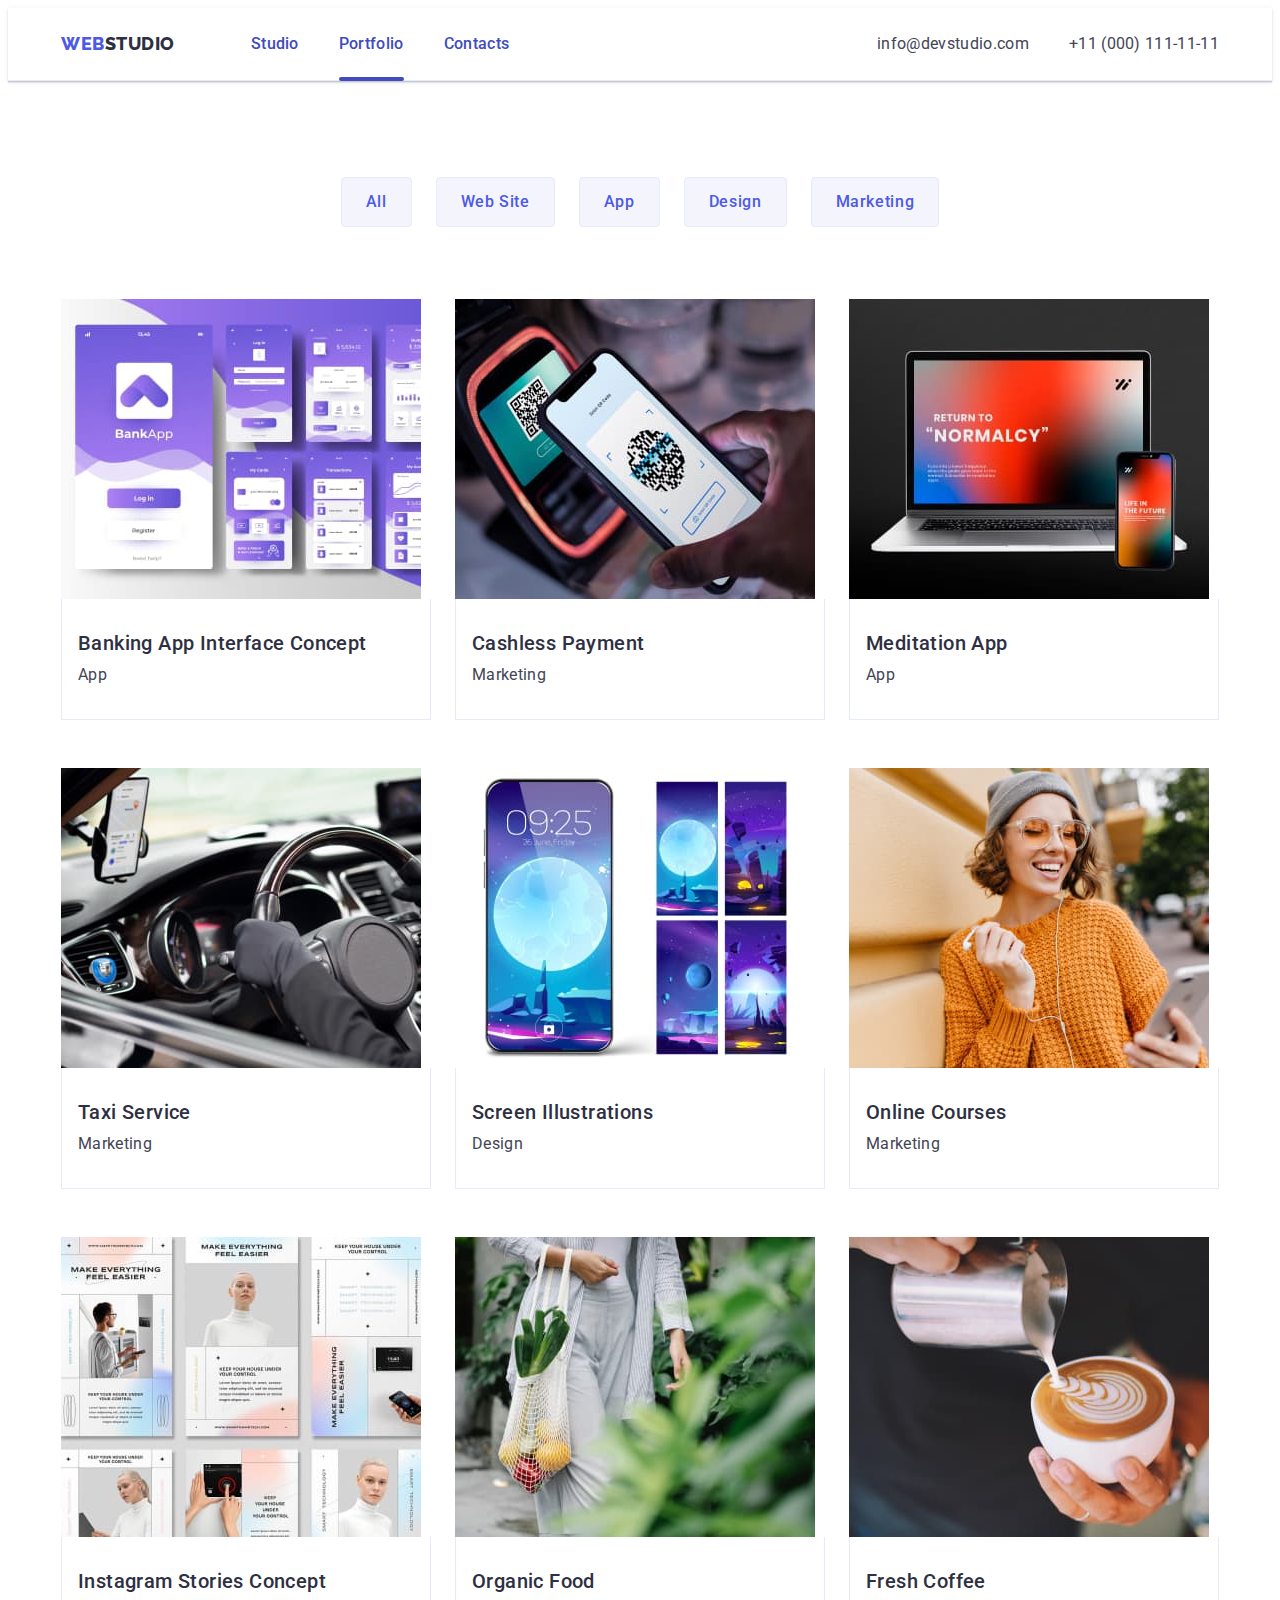
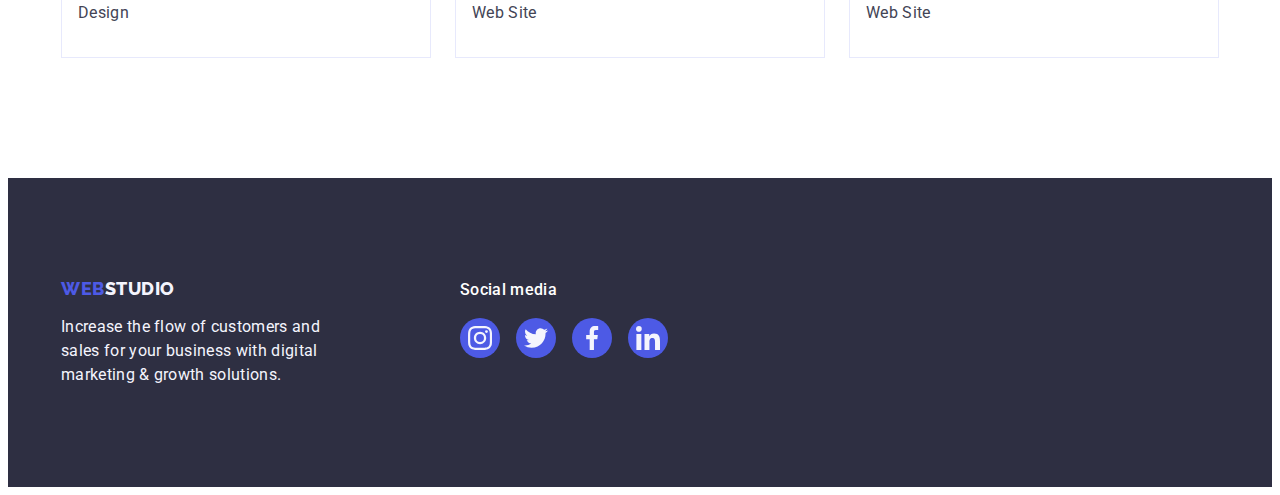
==== portfolio.html @ c64f04c5 "Initial commit" ====
<!DOCTYPE html>
<html lang="en">
  <head>
    <meta charset="UTF-8" />
    <meta http-equiv="X-UA-Compatible" content="IE=edge" />
    <meta name="viewport" content="width=<device-width>, initial-scale=1.0" />
    <link rel="preconnect" href="https://fonts.googleapis.com" />
    <link rel="preconnect" href="https://fonts.gstatic.com" crossorigin />
    <link
      href="https://fonts.googleapis.com/css2?family=Raleway:wght@800&family=Roboto:wght@400;500;700&display=swap"
      rel="stylesheet" />
    <link
      rel="stylesheet"
      href="https://cdnjs.cloudflare.com/ajax/libs/modern-normalize/2.0.0/modern-normalize.min.css"
      integrity="sha512-4xo8blKMVCiXpTaLzQSLSw3KFOVPWhm/TRtuPVc4WG6kUgjH6J03IBuG7JZPkcWMxJ5huwaBpOpnwYElP/m6wg=="
      crossorigin="anonymous"
      referrerpolicy="no-referrer" />
    <link rel="stylesheet" href="./css/style.css" />
    <title>Студія</title>
  </head>
  <body>
    <header class="header">
      <div class="container header-container">
        <nav class="header-nav">
          <a href="./index.html" class="header-logo link"
            >Web<span class="header-logo-studio link">Studio</span>
          </a>
          <ul class="header-list list">
            <li class="header-item">
              <a class="header-item-link link" href="./index.html">Studio</a>
            </li>
            <li class="header-item">
              <a class="header-item-link link current" href="./portfolio.html"
                >Portfolio</a
              >
            </li>
            <li class="header-item">
              <a class="header-item-link link" href="">Contacts</a>
            </li>
          </ul>
        </nav>
        <address class="header-adress">
          <ul class="header-list-adress list">
            <li class="header-item-adress">
              <a
                class="header-adress-contact link"
                href="mailto:info@devstudio.com"
                >info@devstudio.com</a
              >
            </li>
            <li class="header-item-adress">
              <a class="header-adress-contact link" href="tel:+110001111111"
                >+11 (000) 111-11-11</a
              >
            </li>
          </ul>
        </address>
      </div>
    </header>

    <main>
      <section class="menu">
        <div class="container portfolio-container">
          <h1 class="visually-hidden">menu</h1>
          <ul class="menu-list list">
            <li class="menu-item">
              <button type="button" class="menu-btn">All</button>
            </li>
            <li class="menu-item">
              <button type="button" class="menu-btn">Web Site</button>
            </li>
            <li class="menu-item">
              <button type="button" class="menu-btn">App</button>
            </li>
            <li class="menu-item">
              <button type="button" class="menu-btn">Design</button>
            </li>
            <li class="menu-item">
              <button type="button" class="menu-btn">Marketing</button>
            </li>
          </ul>
          <ul class="service-list list">
            <li class="service-item">
              <a href="" class="portfolio-link link">
                <div class="image-container">
                  <img
                    src="./images/portfolio/img-8.jpg"
                    alt="Banking App"
                    width="360" />
                  <p class="image-back-text">
                    - 14 Stylish and User-Friendly App Design Concepts · Task
                    Manager App · Calorie Tracker App · Exotic Fruit Ecommerce
                    App · Cloud Storage App
                  </p>
                </div>
                <div class="port-card">
                  <h2 class="service-subtitle">
                    Banking App Interface Concept
                  </h2>
                  <p class="service-text">App</p>
                </div>
              </a>
            </li>
            <li class="service-item">
              <a href="" class="portfolio-link link link">
                <div class="image-container">
                  <img
                    src="./images/portfolio/img-7.jpg"
                    alt="Cashless Mobile"
                    width="360" />
                    <p class="image-back-text">
                      - 14 Stylish and User-Friendly App Design Concepts · Task
                      Manager App · Calorie Tracker App · Exotic Fruit Ecommerce
                      App · Cloud Storage App
                    </p>
                </div>
                <div class="port-card">
                  <h2 class="service-subtitle">Cashless Payment</h2>
                  <p class="service-text">Marketing</p>
                </div>
              </a>
            </li>
            <li class="service-item">
              <a href="" class="portfolio-link link link">
                <div class="image-container">
                  <img
                    src="./images/portfolio/img-6.jpg"
                    alt="Tel plus notebook"
                    width="360" />
                    <p class="image-back-text">
                      - 14 Stylish and User-Friendly App Design Concepts · Task
                      Manager App · Calorie Tracker App · Exotic Fruit Ecommerce
                      App · Cloud Storage App
                    </p>
                </div>
                <div class="port-card">
                  <h2 class="service-subtitle">Meditation App</h2>
                  <p class="service-text">App</p>
                </div>
              </a>
            </li>
            <li class="service-item">
              <a href="" class="portfolio-link link link">
                <div class="image-container">
                  <img
                   src="./images/portfolio/img-5.jpg" alt="Car" width="360" />
                   <p class="image-back-text">
                    - 14 Stylish and User-Friendly App Design Concepts · Task
                    Manager App · Calorie Tracker App · Exotic Fruit Ecommerce
                    App · Cloud Storage App
                  </p>
                  </div>
                <div class="port-card">
                  <h2 class="service-subtitle">Taxi Service</h2>
                  <p class="service-text">Marketing</p>
                </div>
              </a>
            </li>
            <li class="service-item">
              <a href="" class="portfolio-link link link">
                <div class="image-container">
                  <img
                    src="./images/portfolio/img-4.jpg"
                    alt="Fone Sreens"
                    width="360" />
                    <p class="image-back-text">
                      - 14 Stylish and User-Friendly App Design Concepts · Task
                      Manager App · Calorie Tracker App · Exotic Fruit Ecommerce
                      App · Cloud Storage App
                    </p>
                </div>
                <div class="port-card">
                  <h2 class="service-subtitle">Screen Illustrations</h2>
                  <p class="service-text">Design</p>
                </div>
              </a>
            </li>
            <li class="service-item">
              <a href="" class="portfolio-link link link">
                <div class="image-container">
                  <img
                    src="./images/portfolio/img-3.jpg"
                    alt="Women"
                    width="360" />
                    <p class="image-back-text">
                      - 14 Stylish and User-Friendly App Design Concepts · Task
                      Manager App · Calorie Tracker App · Exotic Fruit Ecommerce
                      App · Cloud Storage App
                    </p>
                </div>
                <div class="port-card">
                  <h2 class="service-subtitle">Online Courses</h2>
                  <p class="service-text">Marketing</p>
                </div>
              </a>
            </li>
            <li class="service-item">
              <a href="" class="portfolio-link link link">
                <div class="image-container">
                  <img
                    src="./images/portfolio/img-2.jpg"
                    alt="Screen Instagram"
                    width="360" />
                    <p class="image-back-text">
                      - 14 Stylish and User-Friendly App Design Concepts · Task
                      Manager App · Calorie Tracker App · Exotic Fruit Ecommerce
                      App · Cloud Storage App
                    </p>
                </div>
                <div class="port-card">
                  <h2 class="service-subtitle">Instagram Stories Concept</h2>
                  <p class="service-text">Design</p>
                </div>
              </a>
            </li>
            <li class="service-item">
              <a href="" class="portfolio-link link link">
                <div class="image-container">
                  <img
                    src="./images/portfolio/img-1.jpg"
                    alt="Women food"
                    width="360" />
                    <p class="image-back-text">
                      - 14 Stylish and User-Friendly App Design Concepts · Task
                      Manager App · Calorie Tracker App · Exotic Fruit Ecommerce
                      App · Cloud Storage App
                    </p>
                </div>
                <div class="port-card">
                  <h2 class="service-subtitle">Organic Food</h2>
                  <p class="service-text">Web Site</p>
                </div>
              </a>
            </li>
            <li class="service-item">
              <a href="" class="portfolio-link link link">
                <div class="image-container">
                  <img
                    src="./images/portfolio/img.jpg"
                    alt="Coffee"
                    width="360" />
                    <p class="image-back-text">
                      - 14 Stylish and User-Friendly App Design Concepts · Task
                      Manager App · Calorie Tracker App · Exotic Fruit Ecommerce
                      App · Cloud Storage App
                    </p>
                </div>
                <div class="port-card">
                  <h2 class="service-subtitle">Fresh Coffee</h2>
                  <p class="service-text">Web Site</p>
                </div>
              </a>
            </li>
          </ul>
        </div>
      </section>
    </main>
    <footer class="footer">
      <div class="container footer-menu">
        <div class="footer-logo-container">
          <a class="footer-logo link" href="./index.html"
            >Web<span class="footer-logo-studio link">Studio</span></a
          >
          <p class="footer-text">
            Increase the flow of customers and sales for your business with
            digital marketing & growth solutions.
          </p>
        </div>
        <div class="container footer-soc-container">
          <p class="footer-social">Social media</p>
          <ul class="footer-soc-list list">
            <li class="footer-soc-item">
              <a
                class="footer-soc-link link"
                href=""
                target="_blank"
                rel="noopener
                    noreferer">
                <svg class="footer-soc-icon" width="24" height="24">
                  <use href="./images/icons.svg#icon-instagram"></use>
                </svg>
              </a>
            </li>
            <li class="footer-soc-item">
              <a
                class="footer-soc-link link"
                href=""
                target="_blank"
                rel="noopener
                    noreferer">
                <svg class="footer-soc-icon" width="24" height="24">
                  <use href="./images/icons.svg#icon-twitter"></use>
                </svg>
              </a>
            </li>
            <li class="footer-soc-item">
              <a
                class="footer-soc-link link"
                href=""
                target="_blank"
                rel="noopener
                    noreferer">
                <svg class="footer-soc-icon" width="24" height="24">
                  <use href="./images/icons.svg#icon-facebook"></use>
                </svg>
              </a>
            </li>
            <li class="footer-soc-item">
              <a
                class="footer-soc-link link"
                href=""
                target="_blank"
                rel="noopener
                    noreferer">
                <svg class="footer-soc-icon" width="24" height="24">
                  <use href="./images/icons.svg#icon-linkedin"></use>
                </svg>
              </a>
            </li>
          </ul>
        </div>
      </div>
    </footer>
  </body>
</html>
---- css/style.css ----
ul,
ol {
  margin: 0;
  padding: 0;
 }
p,
h1,
h2,
h3,
h4,
h5,
h6
 {
  margin: 0
  }

  body {
    font-family: "Roboto", sans-serif;
    color: #434455;
    background-color: #FFFFFF;
    }

  :root {
    --iris:#4D5AE5;
    --ocean:#404BBF;
    --navi-blue:#2E2F42;
    --green:#31D0AA;
    --slate:#434455;
    --light-slate:#8E8F99;
    --cornflower:#E7E9FC;
    --cloud:#F4F4FD;
    --navi-blue-modal:#2E2F42;
    --grey:#2E2F42;
    --white:#FFFFFF;
    --dairy:#FCFCFC;
    --title-header:Family: Roboto
   }

 img {
display: block;
 }

 .visually-hidden {
  position: absolute;
  width: 1px;
  height: 1px;
  margin: -1px;
  border: 0;
  padding: 0;
  white-space: nowrap;
  clip-path: inset(100%);
  clip: rect(0 0 0 0);
  overflow: hidden;
}
  .list {
    list-style: none;
  }

  .link {
    text-decoration: none;
  }

  .container {
  width: 1158px;
  margin: 0 auto;
  padding-left: 15px;
  padding-right: 15px;
  /* outline: 2px solid red; */
  }
  
/* ----header------ */

.header {
  border-bottom: 1px solid #e7e9fc;
  box-shadow: 0px 2px 1px rgba(46, 47, 66, 0.08), 0px 1px 1px rgba(46, 47, 66, 0.16), 0px 1px 6px rgba(46, 47, 66, 0.08);  
}

.header-container {
  display: flex;
  align-items: center;
}

.header-logo {
  font-family: "Raleway", sans-serif;
  font-weight: 800;
  font-size: 18px;
  line-height: 1.17;
  letter-spacing: 0.03em;
  text-transform: uppercase;
  color: var(--iris);
}

.header-logo {
  color: var(--iris);
  margin-right: 76px;
}

.header-logo-studio {
  color: var(--grey);
}

.header-nav {
  display: flex;
  align-items: center;
 }

.header-item-link {
  font-style: normal;
  font-weight: 500;
  font-style: 16px;
  line-height: 1.5;
  letter-spacing: 0.02em;
  color: var(--grey);
  padding: 24px 0;
  display: block;
  position: relative; 
  color: #404bbf;
  transition: color 250ms cubic-bezier(0.4, 0, 0.2, 1);
}

.header-adress {
  font-style: normal;
  color: var(--slate);
  margin-left: auto;
}

.header-item-adress {
  font-weight: 400;
  font-size: 16px;
  line-height: 1.5;
  letter-spacing: 0.02em;
  color: var(--slate);
}
  

.header-item-link:hover,
.header-item-link:focus {
  color: var(--ocean);
}

.header-item-link::after {
content: "";
position: absolute;
left: 0;
bottom: -1px;
height: 4px;
background-color: #404bbf;
border-radius: 2px;

  opacity: 0;
  width: 100%;
  height: 4px;
  border-radius: 2px;
  background-color: var(--ocean);

}
.header-adress-contact:hover {
  color: var(--ocean);
 }

.header-adress-contact:focus {
color: var(--ocean);
}

.header-adress {
  font-style: normal;
 }

.header-adress-contact {
  color: var(--slate);
  transition: color 250ms cubic-bezier(0.4, 0, 0.2, 1);
}

.header-list {
 color: var(--navi-blue);
 display: flex;
 align-items: center;
 gap: 40px;
}

.header-list-adress {
  display: flex;
  gap: 40px;
}

.header-item-link:is(:hover, :focus),
.header-item-link.current {
   color: var(--ocean);
}

.header-item-link:hover::after,
.header-item-link:focus::after,
.header-item-link.current::after {
   opacity: 1;
   background-origin: -1px;
}

/** ------HERO----- **/

.hero {
  max-width: 1440px;
  background-repeat: no-repeat;
  background-position: center;
  background-size: cover;
  padding: 188px 0;
  margin: 0 auto; 
  /* background-image: url(../images/); */
  background-image: linear-gradient(rgba(46, 47, 66, 0.7),rgba(46, 47, 66, 0.7)), url(../images/people-office.jpg);
}

.hero {
/* background-image: linear-gradient(rgba(46, 47, 66, 0.7),rgba(46, 47, 66, 0.7)), url(../images/people-office\ 1.jpg); */
}
.hero-container {
 
}

.hero-title {
  font-weight: 700;
  font-size: 56px;
  line-height: 1.07;
  letter-spacing: 0.02em;
  color: var(--white);
  margin: 0 auto;
  max-width: 496px;
  }

.hero-btn-btn {
  font-family: "Roboto", sans-serif;
  background: #4D5AE5;
  font-weight: 500;
  font-size: 16px;
  line-height: 1.5;
  letter-spacing: 0.04em;
  color:#ffffff;
  cursor: pointer;
  display: block;
  align-items: center;
  min-width: 169px;
  height: 56px;
  border-radius: 4px;
  margin: auto;
  border: none;
  margin-top: 48px;
  transition: background-color 250ms cubic-bezier(0.4, 0, 0.2, 1);
  }

.hero-btn-title {
  font-family: "Roboto", sans-serif;
  font-weight: 500;
  font-size: 16px;
  line-height: 1.5;
  letter-spacing: 0.04em;
  color: var(--white)
}

.hero-btn-btn:hover,
.hero-btn-btn:focus {
  background-color: var(--ocean)
}

.hero-btn-title:hover,
.hero-btn-title:focus {
  background-color: var(--ocean)
}

/* -----features----- */

.features {
  padding: 120px 0;
}

.features-bloks {
  width: 264px;
  height: 112px;
  left: 0px;
  top: 0px;
  background: var(--cloud);
  border-radius: 4px;
  margin-bottom: 8px;
}

.features-subtitle {
  font-weight: 500;
  font-size: 20px;
  line-height: 1.2;
  letter-spacing: 0.02em;
  color: var(--navi-blue);
  margin-bottom: 8px;
}

.features-text {
  font-weight: 400;
  font-size: 16px;
  line-height: 1.5;
  letter-spacing: 0.02em;
  color: var(--slate)
}

.features-list {
  display: flex;
}

.features-list {
  gap: 24px;
}

.features-item {
  width: calc((100% - 72px) / 4); 

}

.features-bloks {
  display: flex;
  justify-content: center;
  align-items: center;
}

.doing-title {
  font-weight: 700;
  font-size: 36px;
  line-height: 1.11;
  letter-spacing: 0.02em;
  text-transform: capitalize;
  text-align: center;
  color: var(--navi-blue);
  margin-bottom: 72px;
}
.doing-list {
  display: flex;
  gap: 24px;
  margin-bottom: 120px;
}


/* Team */
.team {
  background-color: var(--cloud);
}

.team-list {
display: flex;
gap: 24px;
}

.team-container {
  padding-top: 120px;
  padding-bottom: 120px;
}

.team-title {
  font-weight: 700;
  font-size: 36px;
  line-height: 1.11;
  letter-spacing: 0.02em;
  text-transform: capitalize;
  text-align: center;
  color: var(--navi-blue);
  margin-bottom: 72px; 
 }

.team-subtitle {
  font-weight: 500;
  font-size: 20px;
  line-height: 1.2;
  letter-spacing: 0.02em;
  color: var(--navi-blue);
  margin-bottom: 8px;
}

.team-text {
  font-weight: 400;
  font-size: 16px;
  line-height: 1.5;
  letter-spacing: 0.02em;
  color: var(--slate);
  margin-bottom: 8px;
}

.team-item {
  background-color: var(--white);
  border-radius: 0px 0px 4px 4px; 
  box-shadow: 0px 1px 6px rgba(46, 47, 66, 0.08), 0px 1px 1px rgba(46, 47, 66, 0.16), 0px 2px 1px rgba(46, 47, 66, 0.08);
  
}
 .team-container-card {
  padding: 32px 16px;
  text-align: center;
  border-radius: 0px 0px 4px 4px;
 }

 .team-soc-list {
  display: flex;
  justify-content: center;
  gap: 24px;
}

.team-soc-item {
  width: 40px;
  height: 40px;
}

.team-soc-link {
  width: 100%;
  height: 100%;
  background-color: var(--iris);
  border-radius: 50%;
  display: flex;
  align-items: center;
  justify-content: center;
  transition: background-color 250ms cubic-bezier(0.4, 0, 0.2, 1);
}

.team-soc-icon {
  fill: var(--cloud);
}

.team-soc-link:hover {
  background-color: #404bbf;
}

.team-soc-link:focus {
  background-color: #404bbf;
}

/** customers */

.customers {
  padding-top: 120px;
  padding-bottom: 120px;
}

.customers-title {
  font-weight: 700;
  font-size: 36px;
  content: Customers;
  line-height: 1.11;
  text-align: center;
  letter-spacing: 0.02em;
  text-transform: capitalize;
  color: var(--navi-blue);
  margin-bottom: 72px;
  }


.customers-list {
  display: flex;
  justify-content: center;
  gap: 24px;
}

.customers-link {
  width: 100%;
  height: 100%;
  border: 1px solid #8e8f99;
  border-radius: 4px;
  display: flex;
  align-items: center;
  justify-content: center;
  color: var(--light-slate);
  transition: border-color 250ms cubic-bezier(0.4, 0, 0.2, 1), color 250ms cubic-bezier(0.4, 0, 0.2, 1);
}

.customers-item {
  width: calc((100% - 120px) / 6);
  height: 88px;
  color: var(--light-slate);
  }

.customers-soc-icon {
  width: 104px;
  height: 56px;
 fill: currentColor;
 }

 .customers-link:hover {
  border-color: #404bbf;
  color: #404bbf;
} 

.customers-link:focus {
  border-color: #404bbf; 
  color: #404bbf;
}

 /* footer */

.footer {
 padding: 100px 0;
 background: var(--navi-blue);
 /* display: flex; */
 
 /* height: 312px; */
}
.footer-menu {
  display: flex;
  align-items: baseline;
}

.footer-text {
  font-weight: 400;
  font-size: 16px;
  line-height: 1.5;
  letter-spacing: 0.02em;
  color: var(--cloud);
}

.footer-logo-container {
  margin-right: 120px;
  max-width: 264px;
}

.footer-logo {
  font-family: "Raleway", sans-serif;
  font-style: normal;
  font-weight: 800;
  font-size: 18px;
  line-height: 1.17;
  letter-spacing: 0.03em;
  text-transform: uppercase;
  color: var(--iris);
  display: inline-block;
  margin-bottom: 16px;
 }

.footer-logo-link {
  font-family: "Raleway", sans-serif;
}

.footer-logo-studio {
  font-family: "Raleway", sans-serif;
  font-style: normal;
  font-weight: 800;
  font-size: 18px;
  line-height: 1.17;
  letter-spacing: 0.03em;
  text-transform: uppercase;
  color: var(--cloud)
}

.footer-social {
  font-weight: 500;
  font-size: 16px;
  line-height: 1.5;
  letter-spacing: 0.02em;
  color: var(--white);
  margin-bottom: 16px;
}


.footer-soc-list {
  display: flex;
  gap: 16px;
}

.footer-soc-item {
  width: 40px;
  height: 40px;
}
.footer-soc-link {
  width: 100%;
  height: 100%;
  background-color: var(--iris);
  border-radius: 50%;
  display: flex;
  align-items: center;
  justify-content: center;
  transition: background-color 250ms cubic-bezier(0.4, 0, 0.2, 1);
}

.footer-soc-link:hover {
  background-color: #31d0aa;
}

.footer-soc-link:focus{
  background-color: #31d0aa;
}

.footer-soc-icon {
  width: 24px;
  height: 24px;
  fill: var(--cloud);
}



/* PORTFOLIUO */

.menu {
  padding-top: 96px; 
  padding-bottom: 120px; 
}

.menu-list {
  display: flex;
  justify-content: center;
  gap: 24px; 
  margin-bottom: 72px;
}

.menu-btn {
  font-family: "Roboto", sans-serif;
  font-weight: 500;
  font-size: 16px;
  line-height: 1.5;
  letter-spacing: 0.04em;
  color: var(--iris);
  background-color: var(--cloud);
  cursor: pointer;
  padding: 12px 24px;
  border: 1px solid #e7e9fc;
  border-radius: 4px; 
  transition: color 250ms cubic-bezier(0.4, 0, 0.2, 1), background-color 250ms cubic-bezier(0.4, 0, 0.2, 1), border-color 250ms cubic-bezier(0.4, 0, 0.2, 1), box-shadow 250ms cubic-bezier(0.4, 0, 0.2, 1);
}

.portfolio-link:hover .image-back-text {
  transform: translateY(0%);
}

.portfolio-link:focus .image-back-text {
  transform: translateY(0%);
}
.menu-btn:hover {
  color: #FFFFFF;
  background: #404BBF;
  border: 1px solid transparent;
  box-shadow: 0px 3px 1px rgba(0, 0, 0, 0.1), 0px 2px 1px rgba(0, 0, 0, 0.08), 0px 2px 2px rgba(0, 0, 0, 0.12);
}

.menu-btn:focus {
  color: #FFFFFF;
  background:#404BBF;
  border: 1px solid transparent;
  box-shadow: 0px 3px 1px rgba(0, 0, 0, 0.1), 0px 2px 1px rgba(0, 0, 0, 0.08), 0px 2px 2px rgba(0, 0, 0, 0.12);
}

.portfolio-link {
  display: block;
  box-shadow 250ms cubic-bezier(0.4, 0, 0.2, 1);
  transition: box-shadow 250ms cubic-bezier(0.4, 0, 0.2, 1); 

}

.portfolio-link:hover {
box-shadow: 0px 1px 6px rgba(46, 47, 66, 0.08), 0px 1px 1px rgba(46, 47, 66, 0.16), 0px 2px 1px rgba(46, 47, 66, 0.08);
}



.portfolio-link:focus {
  box-shadow: 0px 1px 6px rgba(46, 47, 66, 0.08), 0px 1px 1px rgba(46, 47, 66, 0.16), 0px 2px 1px rgba(46, 47, 66, 0.08);
}

.service-list {
  display: flex;
  flex-wrap: wrap;
  column-gap: 24px; 
  row-gap: 48px; 
}

.service-subtitle {
  font-weight: 500;
  font-size: 20px;
  line-height: 1.2;
  letter-spacing: 0.02em;
  color: var(--navi-blue);
  margin-bottom: 8px; 
}

.service-text {
  font-weight: 400;
  font-size: 16px;
  line-height: 1.5;
  letter-spacing: 0.02em;
  color: var(--slate)
}

.port-card {
  padding: 32px 16px;
  border: 1px solid #e7e9fc; 
  border-top: none;
}


.service-item {
  width: calc((100% - 48px) / 3); 
}

.image-container {
  position: relative; 
  overflow: hidden;
}

.image-back-text {
  position: absolute;
  top: 0;
  font-size: 16px;
  line-height: 1.5;
  letter-spacing: 0.02em;
  color: var(--cloud);
  padding: 40px 32px;
  background-color: #4d5ae5;
  height: 100%;
  width: 100%;
  transform: translateY(100%);
  transition: transform 250ms cubic-bezier(0.4, 0, 0.2, 1);
}

/*         modal                */
.backdrop {
  position: fixed;
  width: 100%;
  height: 100%;
  border-color: gray;
  top: 0;
 background-color: rgba(46, 47, 66, 0.4);
 transition: opacity 250ms cubic-bezier(0.4, 0, 0.2, 1), visibility 250ms cubic-bezier(0.4, 0, 0.2, 1);
}

.modal {
  position: absolute;
  top: 50%;
  left: 50%;
  transform: translate(-50%, -50%) scale(1);
  transition: transform 250ms linear;
  width: 408px;
  min-height: 584px;
  background-color: #FFFFFF;
  border-radius: 4px;
  padding: 24px;
  background: #fcfcfc;
  box-shadow: 0px 1px 1px rgba(0, 0, 0, 0.14), 0px 1px 3px rgba(0, 0, 0, 0.12), 0px 2px 1px rgba(0, 0, 0, 0.2);
  transition: transform 250ms cubic-bezier(0.4, 0, 0.2, 1); 
}

.modal-close {
  width: 24px;
  height: 24px;
  border: 1px solid #999999;
  border-radius: 50%;
  display: block;
  margin-left: auto;
  position: absolute;
  top: 24px;
  right: 24px;
  display: flex;
  align-items: center;
  justify-content: center;
  background-color: #e7e9fc;
  border: 1px solid rgba(0, 0, 0, 0.1);
  padding: 0;
  cursor: pointer;
  transition: background-color 250ms cubic-bezier(0.4, 0, 0.2, 1), border 250ms cubic-bezier(0.4, 0, 0.2, 1);
}

.backdrop.is-hidden .modal {
  transform: translate(-50%, -50%) scale(0);
}
.is-hidden {
  visibility: hidden;
  opacity: 0;
  pointer-events: none;
}

.modal-close-icon {
  transition: fill 250ms cubic-bezier(0.4, 0, 0.2, 1);
}

.modal-close:hover {
  fill: #ffffff;
  background-color: #404bbf;
  border: none;
} 

.modal-close:focus {
  fill: #ffffff;
  background-color: #404bbf;
  border: none;
}
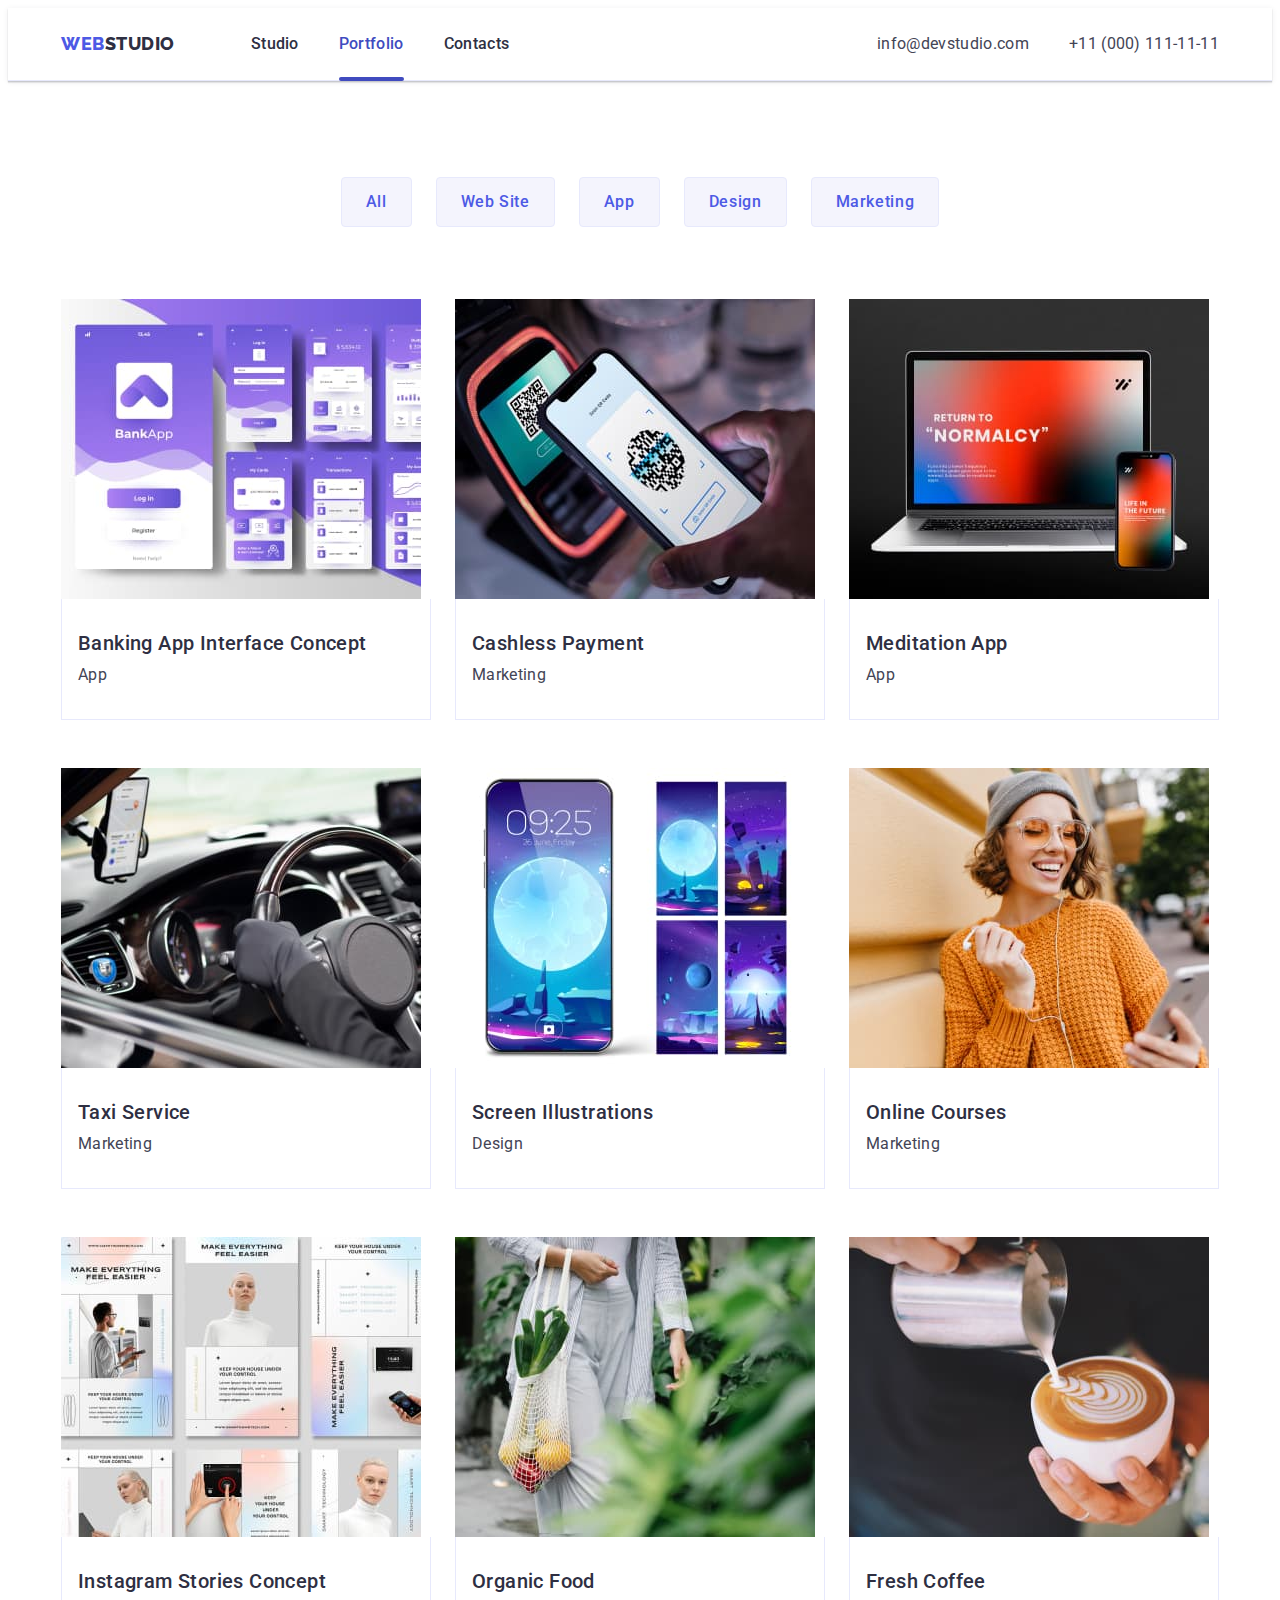
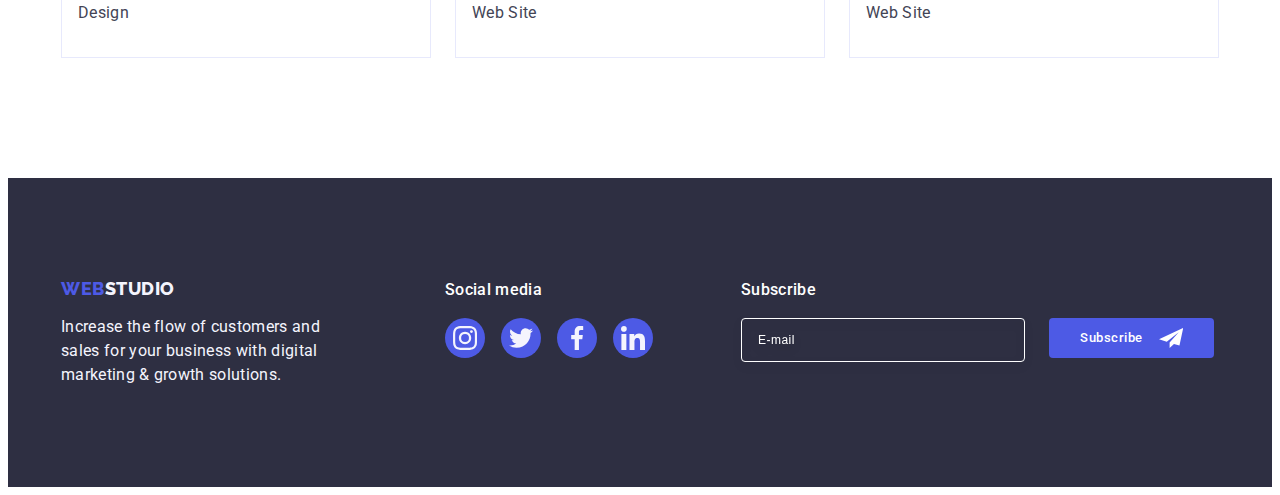
==== commit bdb69530: "+++++" ====
--- a/portfolio.html
+++ b/portfolio.html
@@ -266,7 +266,7 @@
             digital marketing & growth solutions.
           </p>
         </div>
-        <div class="container footer-soc-container">
+        <div class="footer-soc-container">
           <p class="footer-social">Social media</p>
           <ul class="footer-soc-list list">
             <li class="footer-soc-item">
@@ -319,6 +319,25 @@
             </li>
           </ul>
         </div>
+        <div class="subscribe-container">
+          <p class="subscribe footer-social">Subscribe</p>
+          <form class="form-subscribe">
+            <label for="footer-email" class="footer-email">
+              <input
+                type="email"
+                class="footer-emal-input"
+                name="footer-email"
+                id="footer-email"
+                placeholder="E-mail" />
+            </label>
+            <button type="submit" class="btn-subscribe">
+              Subscribe
+              <svg class="subscribe-icon" width="24" height="24">
+                <use href="./images/icons.svg#icon-icon-send"></use>
+              </svg>
+            </button>
+          </form>
+        </div>
       </div>
     </footer>
   </body>
--- a/css/style.css
+++ b/css/style.css
@@ -114,7 +114,7 @@
   padding: 24px 0;
   display: block;
   position: relative; 
-  color: #404bbf;
+  color: var(--navi-blue);
   transition: color 250ms cubic-bezier(0.4, 0, 0.2, 1);
 }
 
@@ -208,12 +208,12 @@
   background-image: linear-gradient(rgba(46, 47, 66, 0.7),rgba(46, 47, 66, 0.7)), url(../images/people-office.jpg);
 }
 
-.hero {
-/* background-image: linear-gradient(rgba(46, 47, 66, 0.7),rgba(46, 47, 66, 0.7)), url(../images/people-office\ 1.jpg); */
-}
-.hero-container {
+/* .hero {
+background-image: linear-gradient(rgba(46, 47, 66, 0.7),rgba(46, 47, 66, 0.7)), url(../images/people-office\ 1.jpg);
+} */
+/* .hero-container {
  
-}
+} */
 
 .hero-title {
   font-weight: 700;
@@ -500,6 +500,7 @@
 .footer-text {
   font-weight: 400;
   font-size: 16px;
+  width: 264px;
   line-height: 1.5;
   letter-spacing: 0.02em;
   color: var(--cloud);
@@ -551,6 +552,7 @@
 .footer-soc-list {
   display: flex;
   gap: 16px;
+  margin-right: 88px;
 }
 
 .footer-soc-item {
@@ -580,6 +582,24 @@
   width: 24px;
   height: 24px;
   fill: var(--cloud);
+}
+
+.footer-emal-input {
+  font-style: normal;
+  font-weight: 400;
+  font-size: 12px;
+  line-height: 2.0;
+  display: flex;
+  align-items: center;
+  letter-spacing: 0.04em;
+  color: #FFFFFF;
+}
+
+.footer-input {
+width: 264px;
+height: 40px;
+  /* border: 1px solid #FFFFFF;
+  border-radius: 4px; */
 }
 
 
@@ -636,7 +656,7 @@
 
 .portfolio-link {
   display: block;
-  box-shadow 250ms cubic-bezier(0.4, 0, 0.2, 1);
+  box-shadow: 250ms cubic-bezier(0.4, 0, 0.2, 1);
   transition: box-shadow 250ms cubic-bezier(0.4, 0, 0.2, 1); 
 
 }
@@ -713,8 +733,8 @@
   height: 100%;
   border-color: gray;
   top: 0;
- background-color: rgba(46, 47, 66, 0.4);
- transition: opacity 250ms cubic-bezier(0.4, 0, 0.2, 1), visibility 250ms cubic-bezier(0.4, 0, 0.2, 1);
+  background-color: rgba(46, 47, 66, 0.4);
+  transition: opacity 250ms cubic-bezier(0.4, 0, 0.2, 1), visibility 250ms cubic-bezier(0.4, 0, 0.2, 1);
 }
 
 .modal {
@@ -731,6 +751,8 @@
   background: #fcfcfc;
   box-shadow: 0px 1px 1px rgba(0, 0, 0, 0.14), 0px 1px 3px rgba(0, 0, 0, 0.12), 0px 2px 1px rgba(0, 0, 0, 0.2);
   transition: transform 250ms cubic-bezier(0.4, 0, 0.2, 1); 
+  padding: 24px;
+  padding-top: 72px;
 }
 
 .modal-close {
@@ -777,3 +799,181 @@
   background-color: #404bbf;
   border: none;
 } 
+
+.modal-title {
+font-weight: 500;
+font-size: 16px;
+line-height: 1.5;
+text-align: center;
+letter-spacing: 0.02em;
+margin-bottom: 16px;
+color: var(--navi-blue);
+}
+
+.modal-input {
+  width: 100%;
+  height: 40px;
+  border: 1px solid rgba(46, 47, 66, 0.4);
+  border-radius: 4px;
+  outline: transparent;
+  padding-left: 42px;
+}
+
+
+.input-wrap {
+  display: block;
+  position: relative;
+}
+
+.modal-field {
+  margin-bottom: 10px;
+}
+
+.modal-input:focus {
+  border-color: var(--iris);
+ }
+ .modal-input:focus + .modal-icon {
+   background-color: var(--iris);
+ }
+
+.modal-icon {
+  position: absolute;
+  left: 17.5px;
+  top: 50%;
+  transform: translateY(-50%);
+}
+
+
+
+.modal-area {
+  display: block; 
+  width: 100%;
+  max-width: 360px;
+  font-style: normal;
+  font-weight: 400;
+  font-size: 12px;
+  line-height: 1.17;
+  letter-spacing: 0.04em;
+  color: var(--navi-blue-modal);
+  border: 1px solid rgba(46, 47, 66, 0.4);
+  border-radius: 4px;
+}
+.modal-area:focus {
+  outline: none;
+  border-color: var(--iris);
+}
+
+.modal-btn {
+  display: block;
+  width: 169px;
+  height: 56px;
+  background: var(--iris);
+  box-shadow: 0px 4px 4px rgba(0, 0, 0, 0.15);
+  border-radius: 4px;
+  border: none;
+  padding: 16px 32px;
+  align-items: center;
+  cursor: pointer;
+  margin: 0 auto;
+}
+
+.modal-privacy {
+  margin-bottom: 24px;
+}
+
+.send {
+  font-style: normal;
+  font-weight: 500;
+  font-size: 16px;
+  line-height: 1.5;
+  letter-spacing: 0.04em;
+  color: #FFFFFF;
+}
+
+.input-label {
+  display: block;
+  font-weight: 400;
+  font-size: 12px;
+  line-height: 1.17;
+  letter-spacing: 0.04em;
+  color: var(--light-slate);
+}
+
+.input-label span {
+  display: block;
+  margin-bottom: 4px;
+}
+.subscribe {
+  margin-bottom: 16px;
+  font-weight: 500;
+  font-style: 16px;
+  line-height: 1.5;
+  letter-spacing: 0.02em;
+  color: #FFFFFF;
+}
+
+.form-subscribe {
+display: flex;
+gap: 24px;
+}
+
+
+
+.footer-emal-input {
+  font-style: normal;
+font-weight: 400;
+font-size: 12px;
+line-height: 1.5;
+display: flex;
+align-items: center;
+letter-spacing: 0.04em;
+background-color: transparent;
+border-radius: 4px;
+color: #ffffff;
+width: 264px;
+height: 40px;
+border: 1px solid #ffffff;
+padding-left: 16px;
+filter:  drop-shadow(0px 4px 4px rgba(0, 0, 0, 0.15));
+}
+
+.footer-emal-input::placeholder {
+  color: #ffffff;
+}
+
+.check-text {
+  font-style: normal;
+  font-weight: 400;
+  font-size: 12px;
+  line-height: 1.17;
+  letter-spacing: 0.04em;
+  color: var(--light-slate);
+}
+.placeholder {
+  color: #FFFFFF;
+}
+
+.btn-subscribe {
+  font-family: "Roboto", sans-serif;
+  display: flex;
+  min-width: 165px;
+  height: 40px;
+  justify-content: center;
+  align-items: center;
+  font-style: 16px;
+  font-weight: 500;
+  line-height: 1.5;
+  letter-spacing: 0.04em;
+  color: #ffffff;
+  cursor: pointer;
+  background-color: var(--iris);
+  border: none;
+  border-radius: 4px;
+}
+
+.subscribe-icon {
+  margin-left: 16px;
+}
+/* .privacy {
+
+} */